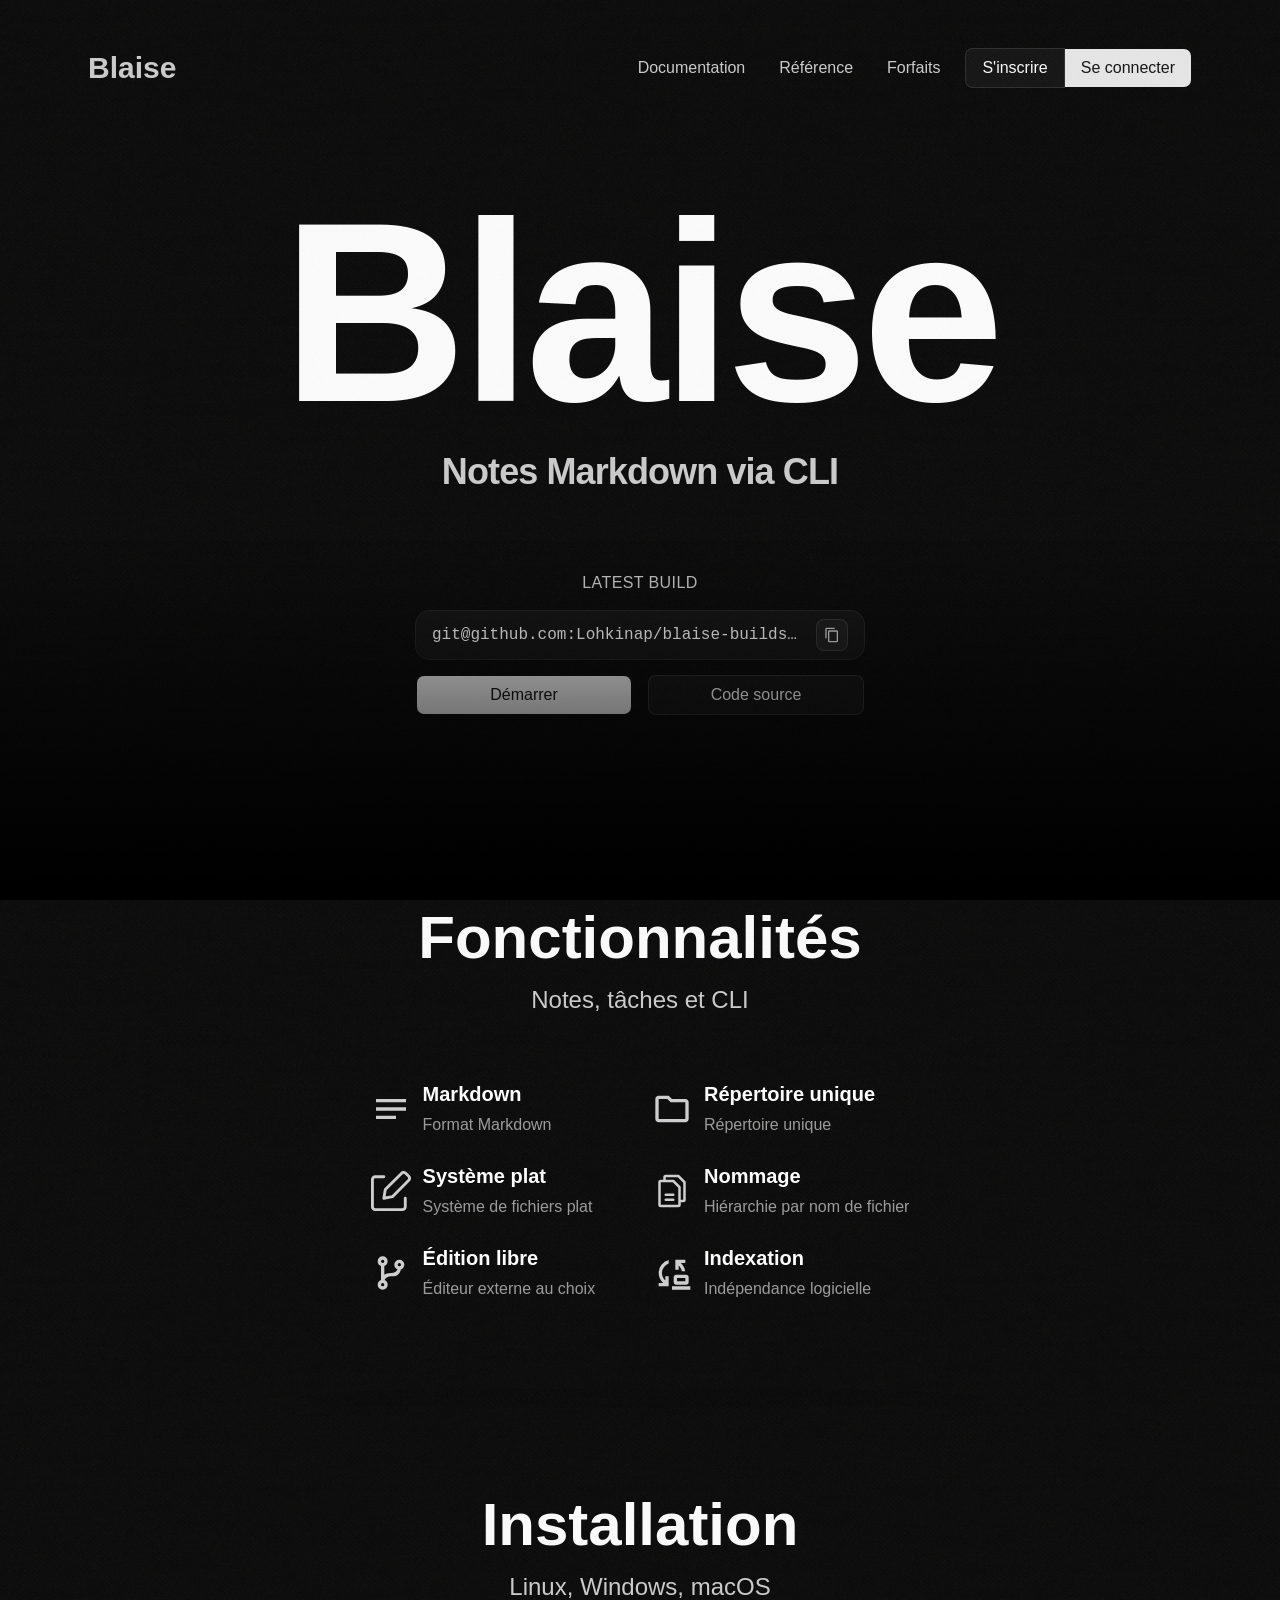
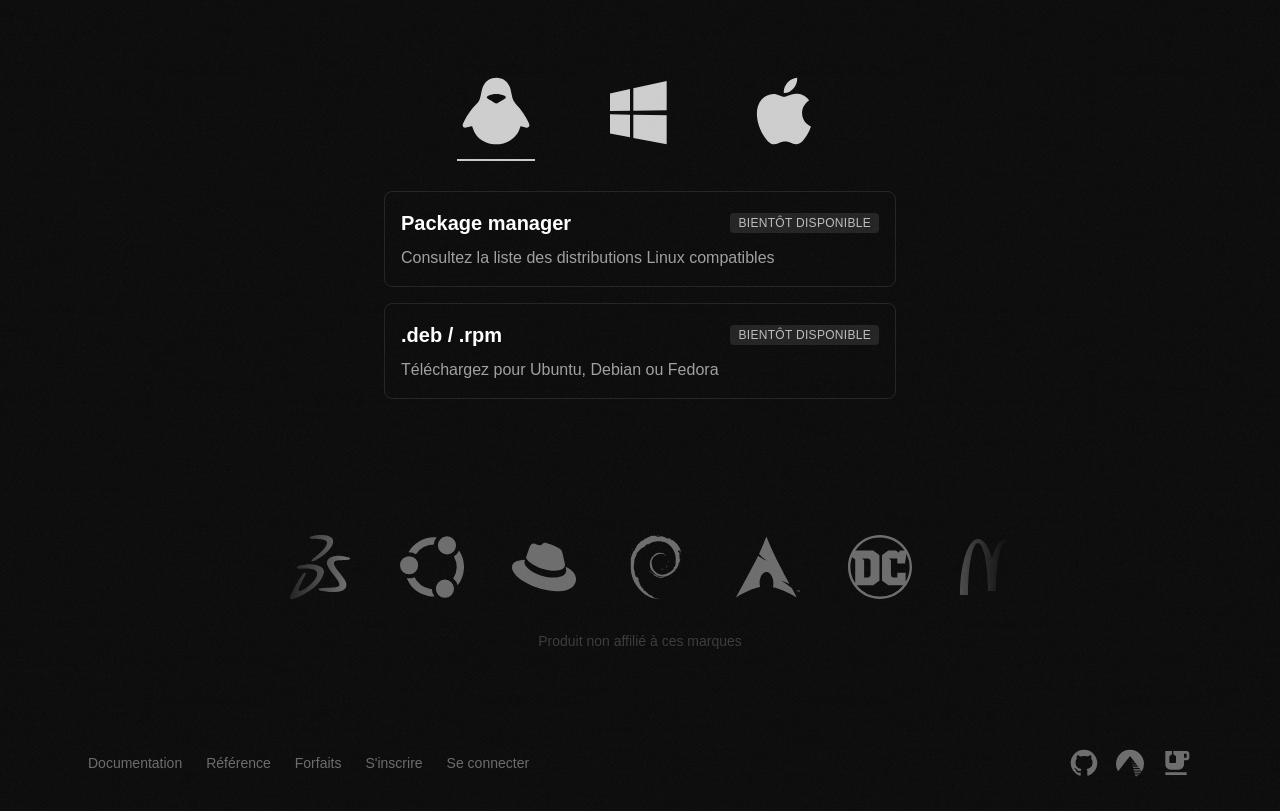
==== index.html @ 80233090 "add: pages" ====
<!doctype html>
<html class="dark" lang="fr-CA">
<head>
    <meta charset="UTF-8">
    <meta name="viewport" content="width=device-width, initial-scale=1.0">
    <title>Blaise - Outil CLI de prise de notes en Markdown</title>
    <meta name="description" content="Découvrez Blaise, un outil CLI de prise de notes en Markdown.">
    <link type="image/png" href="./assets/favicons/favicon-96x96.png" rel="icon" sizes="96x96">
    <link type="image/svg+xml" href="./assets/favicons/favicon.svg" rel="icon">
    <link href="./assets/favicons/favicon.ico" rel="shortcut icon">
    <link href="./assets/favicons/apple-touch-icon.png" rel="apple-touch-icon" sizes="180x180">
    <link href="./site.webmanifest" rel="manifest">
    <meta name="apple-mobile-web-app-title" content="Blaise">
    <meta name="theme-color" content="#111111">
    <link href="libs/basecoat-vega.min.css" rel="stylesheet">
    <link href="style.css" rel="stylesheet">
    <script src="libs/tailwindcss-browser@4.js"></script>
    <script src="libs/basecoat-all.min.js" defer></script>
    <script src="script.js" type="module"></script>
</head>
<body class="overflow-x-hidden zoom-100">
    <a class="sr-only focus:not-sr-only focus:z-50 focus:absolute focus:bg-background focus:p-4 focus:text-foreground" href="#main-content">Skip to content</a>
    <div class="effect__gradient"></div>
    <div class="grid grid-cols-12 mx-auto px-4 px-8 sm:px-6 max-w-6xl min-h-screen">
        <header class="col-span-12 mt-6 sm:mt-12">
            <nav class="flex justify-between items-center">
                <div class="inline-flex items-baseline">
                    <a class="opacity-80! hover:opacity-100! font-semibold text-3xl transition-opacity! duration-300! ease-in-out! cursor-pointer select-none" data-variant="ghost" href="index.html">Blaise</a>
                </div>
                <div class="hidden min-[950px]:flex items-center gap-2">
                    <div class="flex flex-wrap justify-center">
                        <a class="opacity-80! hover:opacity-100! p-2 sm:p-4 text-base transition-opacity! duration-300! ease-in-out! cursor-pointer btn" data-variant="ghost" href="docs.html">Documentation</a>
                        <a class="opacity-80! hover:opacity-100! p-2 sm:p-4 text-base transition-opacity! duration-300! ease-in-out! cursor-pointer btn" data-variant="ghost" href="reference.html">Référence</a>
                        <a class="opacity-80! hover:opacity-100! p-2 sm:p-4 text-base transition-opacity! duration-300! ease-in-out! cursor-pointer btn" data-variant="ghost" href="pricing.html">Forfaits</a>
                    </div>
                    <div class="items-center grid grid-flow-col">
                        <div class="button-group" role="group">
                            <a class="px-4 w-auto text-base cursor-pointer btn" data-size="lg" data-variant="outline" href="signup.html">S'inscrire</a>
                            <hr>
                            <a class="px-4 w-auto text-base cursor-pointer btn" data-size="lg" href="signin.html">Se connecter</a>
                        </div>
                    </div>
                </div>
                <div class="min-[950px]:hidden flex">
                    <button class="inline-flex relative justify-center items-center p-2 cursor-pointer btn" data-size="icon" data-variant="ghost" type="button" aria-label="Ouvrir le menu" onclick="document.getElementById('mobile-menu-drawer').showModal()">
                        <svg class="opacity-80! hover:opacity-100! w-8 h-8 transition-opacity! duration-300! ease-in-out!" aria-hidden="true" focusable="false"><use href="./assets/sprite.svg#burger"></use></svg>
                    </button>
                </div>
            </nav>
        </header>
         <dialog class="top-auto bottom-0 rounded-t-2xl w-full !max-h-[30vh] overflow-y-auto drawer" id="mobile-menu-drawer">
            <div class="flex flex-col justify-between p-6">
                <div class="flex justify-between items-center pb-4 border-white/10 border-b">
                    <a class="opacity-80 hover:opacity-100 mx-auto font-extrabold text-6xl tracking-tight transition-opacity duration-300 select-none" href="index.html">Blaise</a>
                    <button class="right-6 absolute btn" data-size="icon" data-variant="ghost" aria-label="Fermer le menu" onclick="document.getElementById('mobile-menu-drawer').close()">
                        <svg class="w-8 h-8" aria-hidden="true" focusable="false"><use href="./assets/sprite.svg#close"></use></svg>
                    </button>
                </div>
                <div class="flex flex-col justify-center items-center gap-3 py-4">
                    <a class="justify-center opacity-80 hover:opacity-100 p-8 w-full font-bold text-3xl transition-opacity duration-300 cursor-pointer btn" data-variant="ghost" href="docs.html">Documentation</a>
                    <a class="justify-center opacity-80 hover:opacity-100 p-8 w-full font-bold text-3xl transition-opacity duration-300 cursor-pointer btn" data-variant="ghost" href="reference.html">Référence</a>
                    <a class="justify-center opacity-80 hover:opacity-100 p-8 w-full font-bold text-3xl transition-opacity duration-300 cursor-pointer btn" data-variant="ghost" href="pricing.html">Forfaits</a>
                </div>
                <div class="flex flex-row justify-center gap-4 pt-4 border-white/10 border-t">
                    <a class="w-1/2 font-semibold text-xl cursor-pointer btn" data-size="lg" data-variant="outline" href="signup.html">S'inscrire</a>
                    <a class="w-1/2 font-semibold text-xl cursor-pointer btn" data-size="lg" href="signin.html">Se connecter</a>
                </div>
            </div>
        </dialog>
       <main class="grid grid-cols-12 col-span-12 my-12 sm:my-24 w-full" id="main-content">
            <div class="flex flex-col col-span-12 md:col-span-10 lg:col-span-8 md:col-start-2 lg:col-start-3 w-full">
                <section class="w-full">
                    <div class="flex flex-col items-center text-center">
                     <h1 class="font-bold text-[5rem] min-[1100px]:text-[10rem] min-[1280px]:text-[16rem] min-[850px]:text-[8rem] leading-none tracking-tight select-none">Blaise</h1>
                        <p class="opacity-80 mt-[0.15em] font-semibold text-[1.1rem] min-[1100px]:text-[1.75rem] min-[1280px]:text-[2.25rem] min-[850px]:text-[1.4rem] tracking-tight whitespace-nowrap">Notes Markdown via CLI</p>
                        <div class="flex flex-col items-center gap-4 mx-auto mt-12 sm:mt-18 w-full max-w-md">
                            <p class="opacity-80 font-medium text-base uppercase tracking-wide select-none">Latest build</p>
                            <div class="sm:inline-flex flex sm:flex-row flex-col items-center gap-2 sm:gap-4 px-4 py-2 w-full overflow-hidden text-base card">
                                <code class="max-w-full truncate">git@github.com:Lohkinap/blaise-builds.git</code>
                                <button class="hidden sm:inline-flex relative justify-center items-center p-2 cursor-pointer btn shrink-0" data-action="copy-latest-build-to-clipboard" data-size="icon-sm" data-variant="outline" type="button" aria-label="Copier l'URL GitHub">
                                    <svg class="opacity-80! hover:opacity-100! w-4 h-4 transition-opacity! duration-300! ease-in-out!" aria-hidden="true" focusable="false"><use href="./assets/sprite.svg#copy"></use></svg>
                                </button>
                            </div>
                            <div class="gap-4 grid grid-cols-1 sm:grid-cols-2 w-full">
                                <a class="text-base cursor-pointer btn" data-size="lg" href="docs.html">Démarrer</a>
                                <a class="text-base cursor-pointer btn" data-size="lg" data-variant="outline" href="https://github.com/Lohkinap/blaise-builds" target="_blank">Code source</a>
                            </div>
                        </div>
                    </div>
                </section>
                <div class="opacity-80 my-15 sm:my-24 w-full">
                    <div class="bg-linear-to-r from-transparent via-black dark:via-white to-transparent blur-xs w-full h-px"></div>
                </div>
                <section class="w-full">
                    <div class="gap-4 grid grid-cols-1 text-center">
                        <h2 class="font-bold text-4xl sm:text-6xl">Fonctionnalités</h2>
                        <p class="opacity-80 text-xl sm:text-2xl">Notes, tâches et CLI</p>
                    </div>
                    <div class="gap-6 grid grid-cols-1 md:grid-cols-2 mx-auto mt-12 sm:mt-16 w-max max-w-full">
                        <div class="items-center gap-x-3 grid grid-cols-[auto_1fr] mx-auto w-full text-left">
                            <svg class="self-center row-span-2 opacity-80 w-10 h-10 text-white shrink-0" aria-hidden="true" focusable="false"><use href="./assets/sprite.svg#note"></use></svg>
                            <div class="flex flex-col">
                                <p class="mb-1 font-semibold text-white text-xl">Markdown</p>
                                <p class="opacity-60 text-base leading-relaxed">Format Markdown</p>
                            </div>
                        </div>
                        <div class="items-center gap-x-3 grid grid-cols-[auto_1fr] mx-auto w-full text-left">
                            <svg class="self-center row-span-2 opacity-80 w-10 h-10 text-white shrink-0" aria-hidden="true" focusable="false"><use href="./assets/sprite.svg#directory"></use></svg>
                            <div class="flex flex-col">
                                <p class="mb-1 font-semibold text-white text-xl">Répertoire unique</p>
                                <p class="opacity-60 text-base leading-relaxed">Répertoire unique</p>
                            </div>
                        </div>
                        <div class="items-center gap-x-3 grid grid-cols-[auto_1fr] mx-auto w-full text-left">
                            <svg class="self-center row-span-2 opacity-80 w-10 h-10 text-white shrink-0" aria-hidden="true" focusable="false"><use href="./assets/sprite.svg#edit"></use></svg>
                            <div class="flex flex-col">
                                <p class="mb-1 font-semibold text-white text-xl">Système plat</p>
                                <p class="opacity-60 text-base leading-relaxed">Système de fichiers plat</p>
                            </div>
                        </div>
                        <div class="items-center gap-x-3 grid grid-cols-[auto_1fr] mx-auto w-full text-left">
                            <svg class="self-center row-span-2 opacity-80 w-10 h-10 text-white shrink-0" aria-hidden="true" focusable="false"><use href="./assets/sprite.svg#file"></use></svg>
                            <div class="flex flex-col">
                                <p class="mb-1 font-semibold text-white text-xl">Nommage</p>
                                <p class="opacity-60 text-base leading-relaxed">Hiérarchie par nom de fichier</p>
                            </div>
                        </div>
                        <div class="items-center gap-x-3 grid grid-cols-[auto_1fr] mx-auto w-full text-left">
                            <svg class="self-center row-span-2 opacity-80 w-10 h-10 text-white shrink-0" aria-hidden="true" focusable="false"><use href="./assets/sprite.svg#branch"></use></svg>
                            <div class="flex flex-col">
                                <p class="mb-1 font-semibold text-white text-xl">Édition libre</p>
                                <p class="opacity-60 text-base leading-relaxed">Éditeur externe au choix</p>
                            </div>
                        </div>
                        <div class="items-center gap-x-3 grid grid-cols-[auto_1fr] mx-auto w-full text-left">
                            <svg class="self-center row-span-2 opacity-80 w-10 h-10 text-white shrink-0" aria-hidden="true" focusable="false"><use href="./assets/sprite.svg#sync"></use></svg>
                            <div class="flex flex-col">
                                <p class="mb-1 font-semibold text-white text-xl">Indexation</p>
                                <p class="opacity-60 text-base leading-relaxed">Indépendance logicielle</p>
                            </div>
                        </div>
                    </div>
                </section>
                <div class="opacity-80 my-16 sm:my-24 w-full">
                    <div class="bg-linear-to-r from-transparent via-black dark:via-white to-transparent blur-xs w-full h-px"></div>
                </div>
             <section class="w-full">
                    <div class="gap-4 grid grid-cols-1 text-center">
                        <h2 class="font-bold text-4xl sm:text-6xl">Installation</h2>
                        <p class="opacity-80 text-xl sm:text-2xl">Linux, Windows, macOS</p>
                    </div>
                    <div class="flex flex-col justify-center items-center mt-16 sm:mt-24 select-none tabs" id="tabs-line">
                        <div class="flex gap-8 sm:gap-16" data-variant="line" role="tablist" aria-orientation="horizontal">
                            <button class="opacity-80 hover:opacity-100 pb-4 w-16 sm:w-20 h-16 sm:h-20 transition-opacity duration-300 cursor-pointer" id="tabs-line-tab-linux" type="button" role="tab" aria-controls="tabs-line-panel-linux" aria-label="Linux" aria-selected="true" tabindex="0">
                                <svg class="w-16 sm:w-20 h-16 sm:h-20" aria-hidden="true" focusable="false"><use href="./assets/sprite.svg#linux"></use></svg>
                            </button>
                            <button class="opacity-80 hover:opacity-100 pb-4 w-16 sm:w-20 h-16 sm:h-20 transition-opacity duration-300 cursor-pointer" id="tabs-line-tab-windows" type="button" role="tab" aria-controls="tabs-line-panel-windows" aria-label="Windows" aria-selected="false" tabindex="-1">
                                <svg class="w-16 sm:w-20 h-16 sm:h-20" aria-hidden="true" focusable="false"><use href="./assets/sprite.svg#windows"></use></svg>
                            </button>
                            <button class="opacity-80 hover:opacity-100 pb-4 w-16 sm:w-20 h-16 sm:h-20 transition-opacity duration-300 cursor-pointer" id="tabs-line-tab-ios" type="button" role="tab" aria-controls="tabs-line-panel-macos" aria-label="macOS" aria-selected="false" tabindex="-1">
                                <svg class="w-16 sm:w-20 h-16 sm:h-20" aria-hidden="true" focusable="false"><use href="./assets/sprite.svg#macos"></use></svg>
                            </button>
                        </div>
                        <div class="flex flex-col gap-4 mt-12 w-full max-w-lg" id="tabs-line-panel-linux" role="tabpanel" aria-labelledby="tabs-line-tab-linux" tabindex="-1" hidden>
                            <div class="flex justify-between items-center p-4 hover:border-white/50 w-full text-left transition-colors duration-300 cursor-default item" data-variant="outline">
                                <div class="w-full">
                                    <div class="flex sm:flex-row flex-col justify-between items-start sm:items-center gap-2 w-full">
                                        <p class="font-semibold text-white text-xl">Package manager</p>
                                        <span class="bg-white/10 px-2 py-0.5 rounded font-normal text-white/70 text-xs uppercase tracking-wide">Bientôt disponible</span>
                                    </div>
                                    <p class="mt-2 text-base">Consultez la liste des distributions Linux compatibles</p>
                                </div>
                            </div>
                            <div class="flex justify-between items-center p-4 hover:border-white/50 w-full text-left transition-colors duration-300 cursor-default item" data-variant="outline">
                                <div class="w-full">
                                    <div class="flex sm:flex-row flex-col justify-between items-start sm:items-center gap-2 w-full">
                                        <p class="font-semibold text-white text-xl">.deb / .rpm</p>
                                        <span class="bg-white/10 px-2 py-0.5 rounded font-normal text-white/70 text-xs uppercase tracking-wide">Bientôt disponible</span>
                                    </div>
                                    <p class="mt-2 text-base">Téléchargez pour Ubuntu, Debian ou Fedora</p>
                                </div>
                            </div>
                        </div>
                        <div class="flex flex-col gap-4 mt-12 w-full max-w-lg" id="tabs-line-panel-windows" role="tabpanel" aria-labelledby="tabs-line-panel-windows" tabindex="-1" hidden>
                            <div class="flex justify-between items-center p-4 hover:border-white/50 w-full text-left transition-colors duration-300 cursor-default item" data-variant="outline">
                                <div class="w-full">
                                    <div class="flex sm:flex-row flex-col justify-between items-start sm:items-center gap-2 w-full">
                                        <p class="font-semibold text-white text-xl">Package manager</p>
                                        <span class="bg-white/10 px-2 py-0.5 rounded font-normal text-white/70 text-xs uppercase tracking-wide">Bientôt disponible</span>
                                    </div>
                                    <p class="mt-2 text-base">Installez via Winget ou Chocolatey</p>
                                </div>
                            </div>
                            <div class="flex justify-between items-center p-4 hover:border-white/50 w-full text-left transition-colors duration-300 cursor-default item" data-variant="outline">
                                <div class="w-full">
                                    <div class="flex sm:flex-row flex-col justify-between items-start sm:items-center gap-2 w-full">
                                        <p class="font-semibold text-white text-xl">.exe / .msi</p>
                                        <span class="bg-white/10 px-2 py-0.5 rounded font-normal text-white/70 text-xs uppercase tracking-wide">Bientôt disponible</span>
                                    </div>
                                    <p class="mt-2 text-base">Exécutez sur Windows 32 ou 64-bit</p>
                                </div>
                            </div>
                        </div>
                        <div class="flex flex-col gap-4 mt-12 w-full max-w-lg" id="tabs-line-panel-macos" role="tabpanel" aria-labelledby="tabs-line-tab-macos" tabindex="-1" hidden>
                            <div class="flex justify-between items-center p-4 hover:border-white/50 w-full text-left transition-colors duration-300 cursor-default item" data-variant="outline">
                                <div class="w-full">
                                    <div class="flex sm:flex-row flex-col justify-between items-start sm:items-center gap-2 w-full">
                                        <p class="font-semibold text-white text-xl">Homebrew</p>
                                        <span class="bg-white/10 px-2 py-0.5 rounded font-normal text-white/70 text-xs uppercase tracking-wide">Bientôt disponible</span>
                                    </div>
                                    <p class="mt-2 text-base">Installez via la formule Homebrew</p>
                                </div>
                            </div>
                            <div class="flex justify-between items-center p-4 hover:border-white/50 w-full text-left transition-colors duration-300 cursor-default item" data-variant="outline">
                                <div class="w-full">
                                    <div class="flex sm:flex-row flex-col justify-between items-start sm:items-center gap-2 w-full">
                                        <p class="font-semibold text-white text-xl">.pkg</p>
                                        <span class="bg-white/10 px-2 py-0.5 rounded font-normal text-white/70 text-xs uppercase tracking-wide">Bientôt disponible</span>
                                    </div>
                                    <p class="mt-2 text-base">Exécutez sur Intel ou Apple Silicon</p>
                                </div>
                            </div>
                        </div>
                    </div>
                </section>
                <div class="mt-28 w-full overflow-hidden whitespace-nowrap [mask-image:linear-gradient(to_right,transparent,black_10%,black_90%,transparent)] ribbon__viewport">
                    <div class="flex items-center gap-12 px-4 py-6 w-max animate-[ribbon-scroll_90s_linear_infinite] hover:[animation-play-state:paused] page__ribbon">
                        <svg class="opacity-40 hover:opacity-100 w-16 h-16 transition-opacity duration-300 shrink-0" aria-hidden="true" focusable="false"><use href="./assets/sprite.svg#dassault"></use></svg>
                        <svg class="opacity-40 hover:opacity-100 w-16 h-16 transition-opacity duration-300 shrink-0" aria-hidden="true" focusable="false"><use href="./assets/sprite.svg#ubuntu"></use></svg>
                        <svg class="opacity-40 hover:opacity-100 w-16 h-16 transition-opacity duration-300 shrink-0" aria-hidden="true" focusable="false"><use href="./assets/sprite.svg#redhat"></use></svg>
                        <svg class="opacity-40 hover:opacity-100 w-16 h-16 transition-opacity duration-300 shrink-0" aria-hidden="true" focusable="false"><use href="./assets/sprite.svg#debian"></use></svg>
                        <svg class="opacity-40 hover:opacity-100 w-16 h-16 transition-opacity duration-300 shrink-0" aria-hidden="true" focusable="false"><use href="./assets/sprite.svg#arch"></use></svg>
                        <svg class="opacity-40 hover:opacity-100 w-16 h-16 transition-opacity duration-300 shrink-0" aria-hidden="true" focusable="false"><use href="./assets/sprite.svg#dc"></use></svg>
                        <svg class="opacity-40 hover:opacity-100 w-16 h-16 transition-opacity duration-300 shrink-0" aria-hidden="true" focusable="false"><use href="./assets/sprite.svg#mc-donalds"></use></svg>
                        <svg class="opacity-40 hover:opacity-100 w-16 h-16 transition-opacity duration-300 shrink-0" aria-hidden="true" focusable="false"><use href="./assets/sprite.svg#burger-king"></use></svg>
                        <svg class="opacity-40 hover:opacity-100 w-16 h-16 transition-opacity duration-300 shrink-0" aria-hidden="true" focusable="false"><use href="./assets/sprite.svg#3m"></use></svg>
                        <svg class="opacity-40 hover:opacity-100 w-16 h-16 transition-opacity duration-300 shrink-0" aria-hidden="true" focusable="false"><use href="./assets/sprite.svg#discord"></use></svg>
                        <svg class="opacity-40 hover:opacity-100 w-16 h-16 transition-opacity duration-300 shrink-0" aria-hidden="true" focusable="false"><use href="./assets/sprite.svg#nintendo"></use></svg>
                        <svg class="opacity-40 hover:opacity-100 w-16 h-16 transition-opacity duration-300 shrink-0" aria-hidden="true" focusable="false"><use href="./assets/sprite.svg#adobe"></use></svg>
                        <svg class="opacity-40 hover:opacity-100 w-16 h-16 transition-opacity duration-300 shrink-0" aria-hidden="true" focusable="false"><use href="./assets/sprite.svg#git"></use></svg>
                        <svg class="opacity-40 hover:opacity-100 w-16 h-16 transition-opacity duration-300 shrink-0" aria-hidden="true" focusable="false"><use href="./assets/sprite.svg#gog"></use></svg>
                        <svg class="opacity-40 hover:opacity-100 w-16 h-16 transition-opacity duration-300 shrink-0" aria-hidden="true" focusable="false"><use href="./assets/sprite.svg#godot"></use></svg>
                        <svg class="opacity-40 hover:opacity-100 w-16 h-16 transition-opacity duration-300 shrink-0" aria-hidden="true" focusable="false"><use href="./assets/sprite.svg#itchio"></use></svg>
                        <svg class="opacity-40 hover:opacity-100 w-16 h-16 transition-opacity duration-300 shrink-0" aria-hidden="true" focusable="false"><use href="./assets/sprite.svg#twitch"></use></svg>
                        <svg class="opacity-40 hover:opacity-100 w-16 h-16 transition-opacity duration-300 shrink-0" aria-hidden="true" focusable="false"><use href="./assets/sprite.svg#unity"></use></svg>
                        <svg class="opacity-40 hover:opacity-100 w-16 h-16 transition-opacity duration-300 shrink-0" aria-hidden="true" focusable="false"><use href="./assets/sprite.svg#unreal"></use></svg>
                        <svg class="opacity-40 hover:opacity-100 w-16 h-16 transition-opacity duration-300 shrink-0" aria-hidden="true" focusable="false"><use href="./assets/sprite.svg#steam"></use></svg>
                    </div>
                    <p class="opacity-20 mt-2 text-sm text-center select-none">Produit non affilié à ces marques</p>
                </div>
            </div>
        </main>
        <footer class="self-end col-span-12 mb-8 w-full">
            <div class="flex md:flex-row flex-col justify-between items-center gap-6 text-sm">
                <div class="flex flex-wrap justify-center md:justify-start items-center gap-4 sm:gap-6">
                    <a class="opacity-40 hover:opacity-100 whitespace-nowrap transition-opacity select-none" href="docs.html">Documentation</a>
                    <a class="opacity-40 hover:opacity-100 whitespace-nowrap transition-opacity select-none" href="reference.html">Référence</a>
                    <a class="opacity-40 hover:opacity-100 whitespace-nowrap transition-opacity select-none" href="pricing.html">Forfaits</a>
                    <a class="opacity-40 hover:opacity-100 whitespace-nowrap transition-opacity select-none" href="signup.html">S'inscrire</a>
                    <a class="opacity-40 hover:opacity-100 whitespace-nowrap transition-opacity select-none" href="signin.html">Se connecter</a>
                </div>
                <div class="flex flex-nowrap justify-center items-center gap-4">
                    <a class="opacity-40! hover:opacity-100! transition-opacity! duration-300! ease-in-out! cursor-pointer" href="https://github.com/Lohkinap/blaise-builds" aria-label="Ouvrir GitHub dans un nouvel onglet" target="_blank" rel="noopener noreferrer">
                        <svg class="w-8 h-8" aria-hidden="true" focusable="false"><use href="./assets/sprite.svg#github"></use></svg>
                    </a>
                    <a class="opacity-40! hover:opacity-100! transition-opacity! duration-300! ease-in-out! cursor-pointer" href="https://codeberg.org" aria-label="Ouvrir Codeberg dans un nouvel onglet" target="_blank" rel="noopener noreferrer">
                        <svg class="w-7 h-7" aria-hidden="true" focusable="false"><use href="./assets/sprite.svg#codeberg"></use></svg>
                    </a>
                    <span data-tooltip="Thé : 80°C">
                        <svg class="opacity-40! hover:opacity-100! w-8 h-8 transition-opacity! duration-300! ease-in-out! cursor-pointer" aria-hidden="true" focusable="false"><use href="./assets/sprite.svg#tea"></use></svg>
                    </span>
                </div>
            </div>
        </footer>
    </div>
</body>
</html>
---- style.css ----
*,
*::before,
*::after {
    transition:
        background-color 300ms ease-in-out,
        border-color 300ms ease-in-out,
        color 300ms ease-in-out,
        fill 300ms ease-in-out,
        stroke 300ms ease-in-out;
}

::selection {
    background-color: #111111;
    color: #ffffff;
}

body {
    position: relative;
    min-height: 100vh;
}

body:has(#mobile-menu-drawer:popover-open) {
    overflow: hidden;
}

body::before {
    content: '';
    position: absolute;
    inset: 0;
    background-image: url('../../assets/before.png');
    opacity: 0.6;
    pointer-events: none;
    z-index: -1;
}

body::after {
    content: '';
    position: absolute;
    inset: 0;
    background-image: url('../../assets/after.png');
    opacity: 0.2;
    pointer-events: none;
    z-index: 2;
}

.effect__gradient {
    position: fixed;
    bottom: 0;
    left: 0;
    width: 100%;
    height: 40vh;
    background: linear-gradient(to top, black, transparent);
    pointer-events: none;
    z-index: 50;
    transform: translateY(var(--scroll-offset, 0px));
}

.page__ribbon:hover {
    animation-play-state: paused;
}

@keyframes ribbon-scroll {
    from {
        transform: translateX(0);
    }

    to {
        transform: translateX(-50%);
    }
}

.effect__flicker {
    animation: flicker 4s infinite linear;
}

@keyframes flicker {
    0%, 19.999%, 22%, 62.999%, 64%, 64.999%, 70%, 100% {
        opacity: 1;
        text-shadow: 0 0 15px rgba(255, 255, 255, 0.4), 0 0 30px rgba(255, 255, 255, 0.2);
    }

    20%, 21.999%, 63%, 63.999%, 65%, 69.999% {
        opacity: 0.3;
        text-shadow: none;
    }
}

/* .dark class cannot be renamed to follow BEM methodology because it belongs to basecoatui theme (https://basecoatui.com). */
.dark ::selection {
    background-color: #ffffff;
    color: #111111;
}
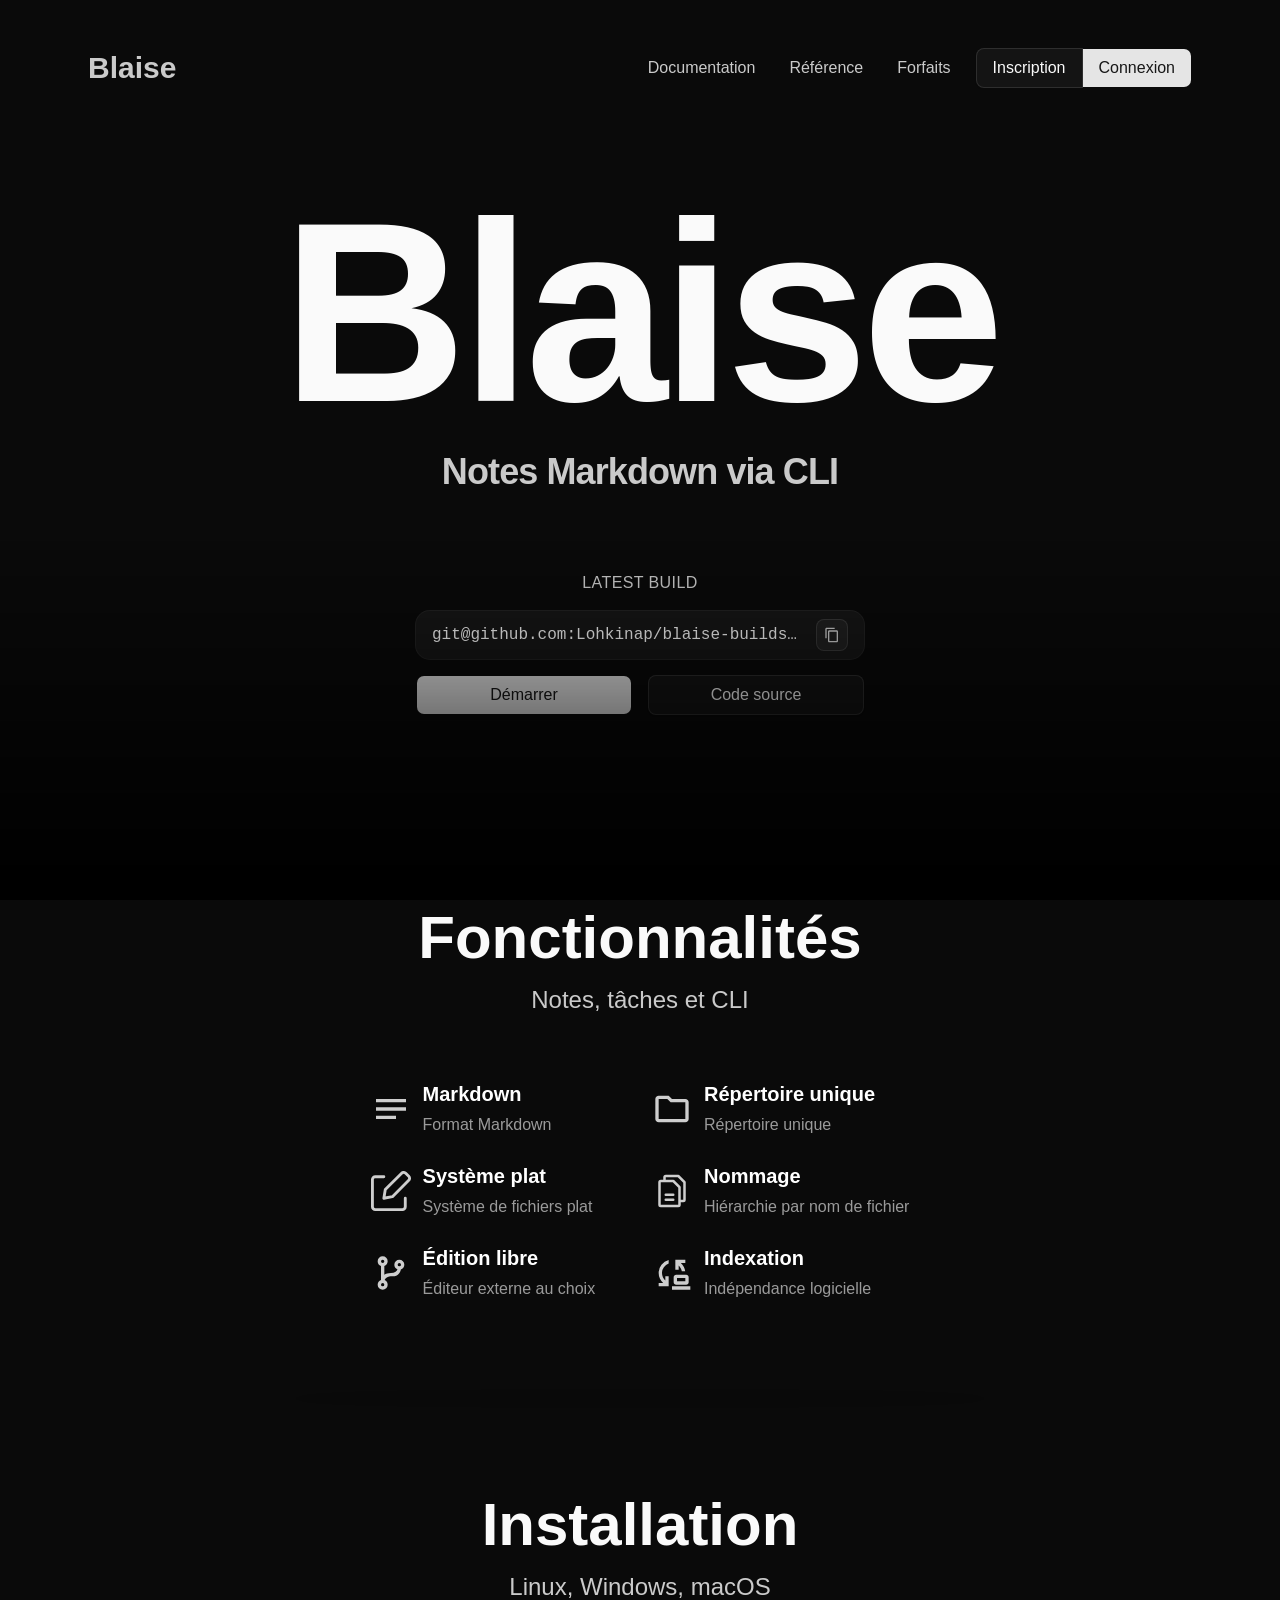
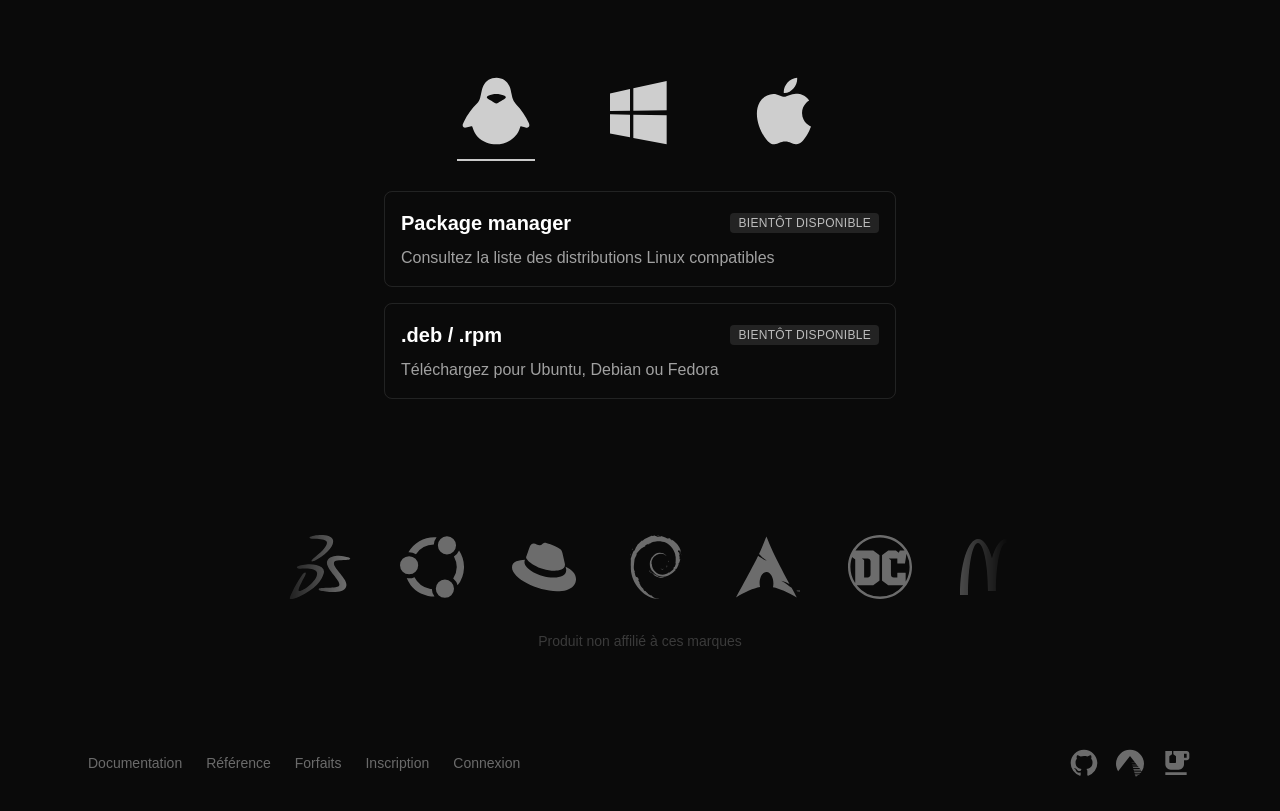
==== commit c94e288f: "ref(auth): update labels" ====
--- a/index.html
+++ b/index.html
@@ -35,9 +35,9 @@
                     </div>
                     <div class="items-center grid grid-flow-col">
                         <div class="button-group" role="group">
-                            <a class="px-4 w-auto text-base cursor-pointer btn" data-size="lg" data-variant="outline" href="signup.html">S'inscrire</a>
+                            <a class="px-4 w-auto text-base cursor-pointer btn" data-size="lg" data-variant="outline" href="signup.html">Inscription</a>
                             <hr>
-                            <a class="px-4 w-auto text-base cursor-pointer btn" data-size="lg" href="signin.html">Se connecter</a>
+                            <a class="px-4 w-auto text-base cursor-pointer btn" data-size="lg" href="signin.html">Connexion</a>
                         </div>
                     </div>
                 </div>
@@ -62,8 +62,8 @@
                     <a class="justify-center opacity-80 hover:opacity-100 p-8 w-full font-bold text-3xl transition-opacity duration-300 cursor-pointer btn" data-variant="ghost" href="pricing.html">Forfaits</a>
                 </div>
                 <div class="flex flex-row justify-center gap-4 pt-4 border-white/10 border-t">
-                    <a class="w-1/2 font-semibold text-xl cursor-pointer btn" data-size="lg" data-variant="outline" href="signup.html">S'inscrire</a>
-                    <a class="w-1/2 font-semibold text-xl cursor-pointer btn" data-size="lg" href="signin.html">Se connecter</a>
+                    <a class="w-1/2 font-semibold text-xl cursor-pointer btn" data-size="lg" data-variant="outline" href="signup.html">Inscription</a>
+                    <a class="w-1/2 font-semibold text-xl cursor-pointer btn" data-size="lg" href="signin.html">Connexion</a>
                 </div>
             </div>
         </dialog>
@@ -256,8 +256,8 @@
                     <a class="opacity-40 hover:opacity-100 whitespace-nowrap transition-opacity select-none" href="docs.html">Documentation</a>
                     <a class="opacity-40 hover:opacity-100 whitespace-nowrap transition-opacity select-none" href="reference.html">Référence</a>
                     <a class="opacity-40 hover:opacity-100 whitespace-nowrap transition-opacity select-none" href="pricing.html">Forfaits</a>
-                    <a class="opacity-40 hover:opacity-100 whitespace-nowrap transition-opacity select-none" href="signup.html">S'inscrire</a>
-                    <a class="opacity-40 hover:opacity-100 whitespace-nowrap transition-opacity select-none" href="signin.html">Se connecter</a>
+                    <a class="opacity-40 hover:opacity-100 whitespace-nowrap transition-opacity select-none" href="signup.html">Inscription</a>
+                    <a class="opacity-40 hover:opacity-100 whitespace-nowrap transition-opacity select-none" href="signin.html">Connexion</a>
                 </div>
                 <div class="flex flex-nowrap justify-center items-center gap-4">
                     <a class="opacity-40! hover:opacity-100! transition-opacity! duration-300! ease-in-out! cursor-pointer" href="https://github.com/Lohkinap/blaise-builds" aria-label="Ouvrir GitHub dans un nouvel onglet" target="_blank" rel="noopener noreferrer">
--- a/style.css
+++ b/style.css
@@ -27,7 +27,7 @@
     content: '';
     position: absolute;
     inset: 0;
-    background-image: url('../../assets/before.png');
+    background-image: url('/blaise/assets/before.png');
     opacity: 0.6;
     pointer-events: none;
     z-index: -1;
@@ -37,7 +37,7 @@
     content: '';
     position: absolute;
     inset: 0;
-    background-image: url('../../assets/after.png');
+    background-image: url('/blaise/assets/after.png');
     opacity: 0.2;
     pointer-events: none;
     z-index: 2;
